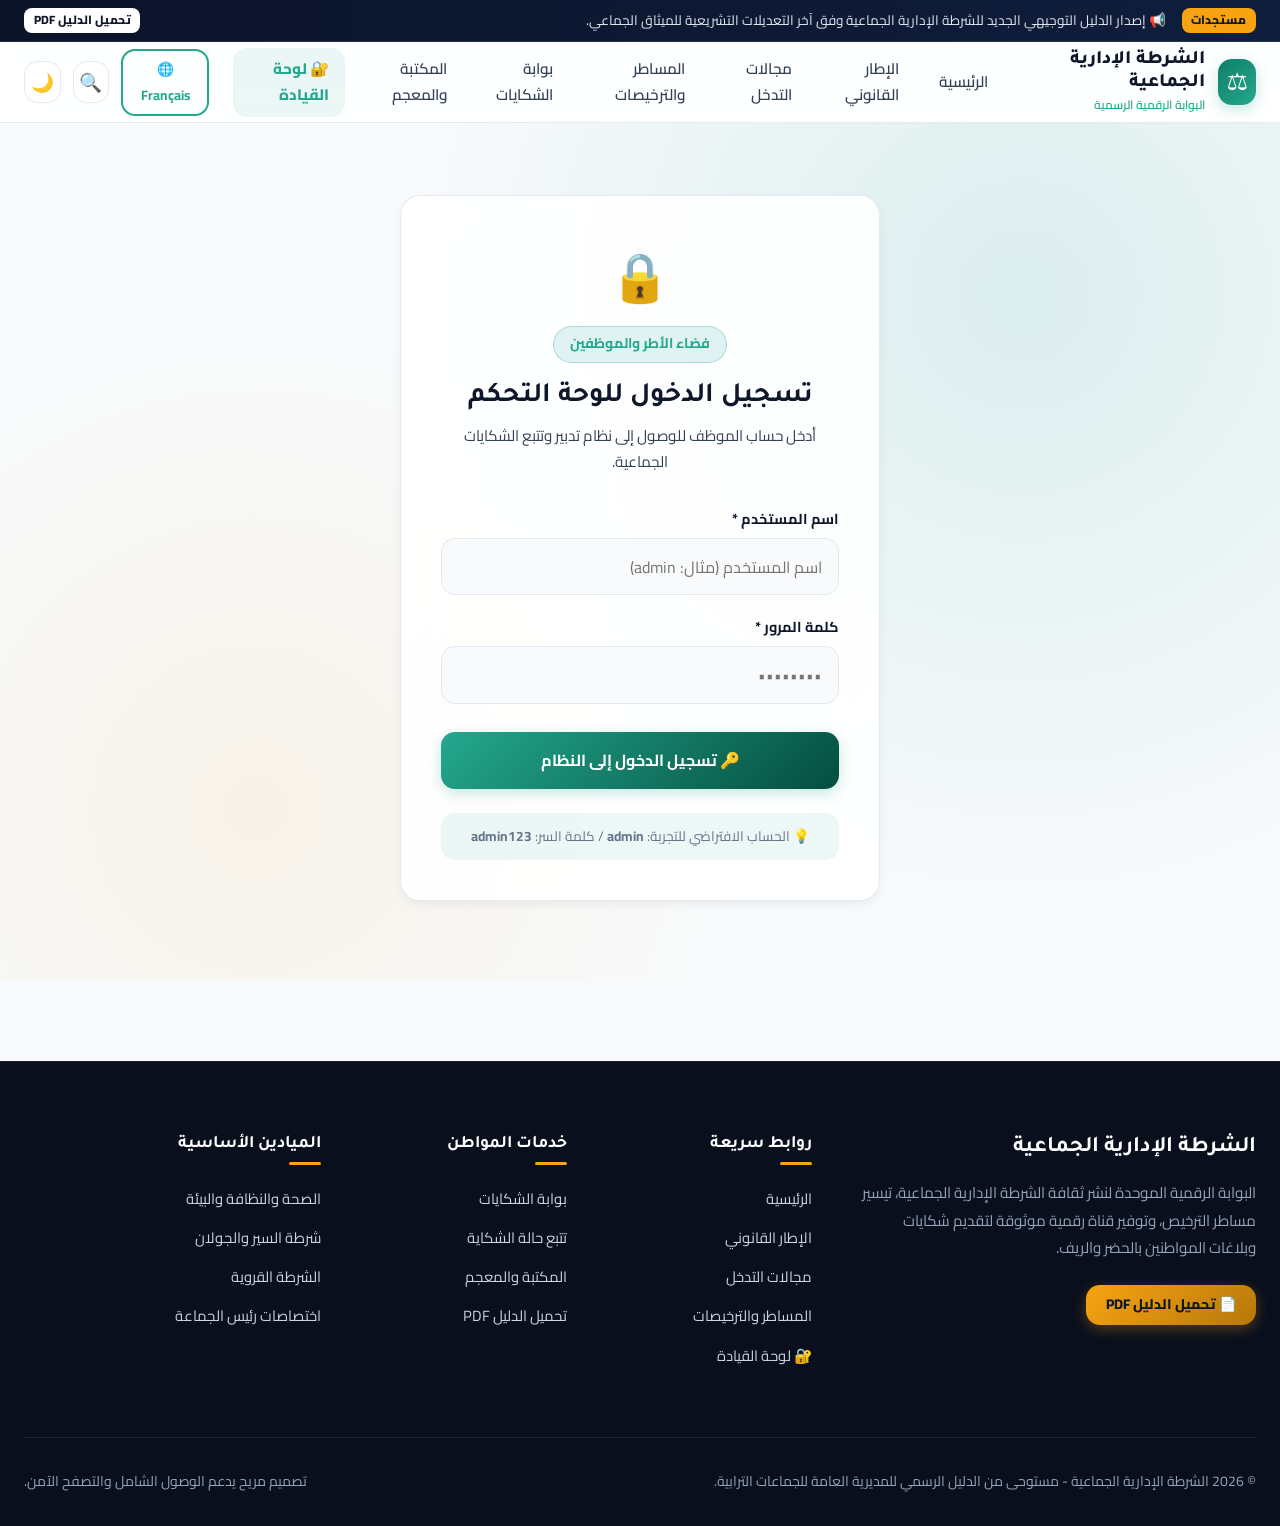
==== admin.html @ 9aef3a41 "backend completed and containers deployed" ====
<!DOCTYPE html>
<html lang="ar" dir="rtl">
<head>
  <meta charset="UTF-8">
  <meta name="viewport" content="width=device-width, initial-scale=1.0">
  <title>لوحة تتبع ومعالجة الشكايات | لوحة قيادة الشرطة الإدارية</title>
  <meta name="description" content="لوحة التحكم الخاصة بموظفي الشرطة الإدارية لمعاينة وتحديث حالة الشكايات والمخالفات المسجلة.">
  <link rel="stylesheet" href="css/design-system.css">
  <link rel="stylesheet" href="css/style.css">
  <link rel="stylesheet" href="css/pages.css">
</head>
<body>

  <!-- Shared Navigation Header -->
  <header id="main-header"></header>

  <!-- Login Section (Visible when not authenticated) -->
  <section id="admin-login-section" class="hero-section" style="min-height: 70vh; display: flex; align-items: center;">
    <div class="container">
      <div class="glass-panel fade-in" style="max-width: 480px; margin: 0 auto; padding: 2.5rem; text-align: center;">
        <div style="font-size: 3rem; margin-bottom: 0.5rem;">🔒</div>
        <span class="section-tag" style="margin-bottom: 1rem;">فضاء الأطر والموظفين</span>
        <h2 style="font-size: 1.75rem; margin-bottom: 0.5rem;">تسجيل الدخول للوحة التحكم</h2>
        <p style="color: var(--text-muted); font-size: 0.95rem; margin-bottom: 2rem;">أدخل حساب الموظف للوصول إلى نظام تدبير وتتبع الشكايات الجماعية.</p>

        <form id="admin-login-form">
          <div style="text-align: right; margin-bottom: 1.25rem;">
            <label style="display: block; font-weight: 700; margin-bottom: 0.4rem; font-size: 0.9rem;">اسم المستخدم *</label>
            <input type="text" id="admin-username" placeholder="اسم المستخدم (مثال: admin)" required style="width: 100%; padding: 0.8rem 1rem; border-radius: var(--radius-md); border: 1px solid var(--border-color); background: var(--bg-main); color: var(--text-main);">
          </div>

          <div style="text-align: right; margin-bottom: 1.75rem;">
            <label style="display: block; font-weight: 700; margin-bottom: 0.4rem; font-size: 0.9rem;">كلمة المرور *</label>
            <input type="password" id="admin-password" placeholder="••••••••" required style="width: 100%; padding: 0.8rem 1rem; border-radius: var(--radius-md); border: 1px solid var(--border-color); background: var(--bg-main); color: var(--text-main);">
          </div>

          <button type="submit" class="btn-primary" style="width: 100%; font-size: 1rem; padding: 0.85rem;">
            🔑 تسجيل الدخول إلى النظام
          </button>
        </form>

        <div style="margin-top: 1.5rem; font-size: 0.85rem; color: var(--text-light); background: rgba(13,148,136,0.08); padding: 0.75rem; border-radius: var(--radius-md);">
          💡 الحساب الافتراضي للتجربة: <strong>admin</strong> / كلمة السر: <strong>admin123</strong>
        </div>
      </div>
    </div>
  </section>

  <!-- Admin Dashboard Container (Visible when authenticated) -->
  <section id="admin-dashboard-section" style="display: none; padding: 3rem 0;">
    <div class="container">
      
      <!-- Top Action Header -->
      <div style="display: flex; flex-wrap: wrap; align-items: center; justify-content: space-between; gap: 1rem; margin-bottom: 2rem; border-bottom: 1px solid var(--border-color); padding-bottom: 1.5rem;">
        <div>
          <span class="section-tag">لوحة القيادة والمعالجة التفاعلية</span>
          <h1 style="font-size: 2rem; margin-top: 0.25rem;">تدبير ومعالجة الشكايات الجماعية</h1>
        </div>

        <div style="display: flex; gap: 0.75rem; align-items: center;">
          <span id="officer-badge" class="ticker-badge" style="background: rgba(13,148,136,0.15); color: var(--primary-light); font-size: 0.9rem; padding: 0.5rem 1rem;">👤 الموظف: admin</span>
          <button class="btn-outline" onclick="logoutAdmin()" style="font-size: 0.875rem;">🚪 تسجيل الخروج</button>
        </div>
      </div>

      <!-- Stats Overview Cards -->
      <div class="stats-grid" style="grid-template-columns: repeat(auto-fit, minmax(200px, 1fr)); gap: 1.25rem; margin-bottom: 2.5rem;">
        <div class="glass-panel" style="padding: 1.25rem; text-align: center;">
          <div style="font-size: 1.8rem; font-weight: 800; color: var(--text-main);" id="stat-total">0</div>
          <div style="font-size: 0.85rem; color: var(--text-muted); margin-top: 0.25rem;">إجمالي البلاغات</div>
        </div>
        <div class="glass-panel" style="padding: 1.25rem; text-align: center; border-top: 4px solid var(--info);">
          <div style="font-size: 1.8rem; font-weight: 800; color: var(--info);" id="stat-step1">0</div>
          <div style="font-size: 0.85rem; color: var(--text-muted); margin-top: 0.25rem;">📥 1. تم الاستلام</div>
        </div>
        <div class="glass-panel" style="padding: 1.25rem; text-align: center; border-top: 4px solid var(--warning);">
          <div style="font-size: 1.8rem; font-weight: 800; color: var(--warning);" id="stat-step2">0</div>
          <div style="font-size: 0.85rem; color: var(--text-muted); margin-top: 0.25rem;">🔍 2. قيد المعاينة (BMH)</div>
        </div>
        <div class="glass-panel" style="padding: 1.25rem; text-align: center; border-top: 4px solid var(--primary-light);">
          <div style="font-size: 1.8rem; font-weight: 800; color: var(--primary-light);" id="stat-step3">0</div>
          <div style="font-size: 0.85rem; color: var(--text-muted); margin-top: 0.25rem;">⚙️ 3. قيد التنفيذ</div>
        </div>
        <div class="glass-panel" style="padding: 1.25rem; text-align: center; border-top: 4px solid var(--success);">
          <div style="font-size: 1.8rem; font-weight: 800; color: var(--success);" id="stat-step4">0</div>
          <div style="font-size: 0.85rem; color: var(--text-muted); margin-top: 0.25rem;">✅ 4. تم المعالجة واختتامها</div>
        </div>
      </div>

      <!-- Filters & Search Toolbar -->
      <div class="glass-panel" style="padding: 1.5rem; margin-bottom: 2rem;">
        <div style="display: grid; grid-template-columns: repeat(auto-fit, minmax(220px, 1fr)); gap: 1rem; align-items: center;">
          <div>
            <label style="display: block; font-size: 0.85rem; font-weight: 700; margin-bottom: 0.35rem;">بحث بالرمز أو اسم المواطن:</label>
            <input type="text" id="admin-search-input" placeholder="مثال: POL-2026-78A1B..." oninput="filterAdminComplaints()" style="width: 100%; padding: 0.65rem 0.9rem; border-radius: var(--radius-md); border: 1px solid var(--border-color); background: var(--bg-main); color: var(--text-main); font-size: 0.9rem;">
          </div>

          <div>
            <label style="display: block; font-size: 0.85rem; font-weight: 700; margin-bottom: 0.35rem;">تصفية حسب مجال المخالفة:</label>
            <select id="admin-category-filter" onchange="filterAdminComplaints()" style="width: 100%; padding: 0.65rem 0.9rem; border-radius: var(--radius-md); border: 1px solid var(--border-color); background: var(--bg-main); color: var(--text-main); font-size: 0.9rem;">
              <option value="ALL">جميع المجالات</option>
              <option value="النظافة والبيئة">النظافة والبيئة</option>
              <option value="السير والجولان">السير والجولان</option>
              <option value="الكلاب الضالة والحيوانات">الكلاب الضالة والحيوانات</option>
              <option value="السكينة العامة والإزعاج">السكينة العامة والإزعاج</option>
              <option value="المؤسسات المرتبة والصحية">المؤسسات المرتبة والصحية</option>
            </select>
          </div>

          <div>
            <label style="display: block; font-size: 0.85rem; font-weight: 700; margin-bottom: 0.35rem;">تصفية حسب مرحلة المعالجة:</label>
            <select id="admin-step-filter" onchange="filterAdminComplaints()" style="width: 100%; padding: 0.65rem 0.9rem; border-radius: var(--radius-md); border: 1px solid var(--border-color); background: var(--bg-main); color: var(--text-main); font-size: 0.9rem;">
              <option value="ALL">جميع المراحل (1 - 4)</option>
              <option value="1">1. تم الاستلام</option>
              <option value="2">2. قيد المعاينة (BMH)</option>
              <option value="3">3. قيد الإجراء والتنفيذ</option>
              <option value="4">4. تم المعالجة والتسوية</option>
            </select>
          </div>
        </div>
      </div>

      <!-- Complaints Data Table Container -->
      <div class="glass-panel" style="padding: 1.5rem; overflow-x: auto;">
        <h3 style="font-size: 1.25rem; margin-bottom: 1.25rem; display: flex; align-items: center; justify-content: space-between;">
          <span>📋 قائمة الشكايات والمخالفات</span>
          <button class="btn-outline" onclick="loadAdminDashboardData()" style="font-size: 0.8rem; padding: 0.35rem 0.75rem;">🔄 تحديث المعطيات</button>
        </h3>

        <div id="admin-table-container">
          <p style="text-align: center; color: var(--text-light); padding: 2rem;">جاري تحميل المعطيات من النظام...</p>
        </div>
      </div>

    </div>
  </section>

  <!-- Shared Footer -->
  <footer id="main-footer"></footer>

  <script src="js/data.js"></script>
  <script src="js/main.js"></script>
  <script src="js/pages/admin.js"></script>
</body>
</html>
---- css/design-system.css ----
/* ==========================================================================
   DESIGN SYSTEM & THEME TOKENS - Administrative Police Web Portal
   ========================================================================== */

@import url('https://fonts.googleapis.com/css2?family=Cairo:wght@300;400;500;600;700;800;900&family=Tajawal:wght@400;500;700;800;900&family=Inter:wght@400;500;600;700;800&display=swap');

:root {
  /* Color Palette - Premium Emerald & Deep Navy Authority Theme */
  --primary-h: 168;
  --primary-s: 76%;
  --primary-l: 28%;
  --primary: hsl(var(--primary-h), var(--primary-s), var(--primary-l));
  --primary-light: hsl(var(--primary-h), 65%, 40%);
  --primary-dark: hsl(var(--primary-h), 90%, 16%);
  --primary-glow: hsla(var(--primary-h), 76%, 35%, 0.25);

  --accent-h: 38;
  --accent-s: 94%;
  --accent-l: 52%;
  --accent: hsl(var(--accent-h), var(--accent-s), var(--accent-l));
  --accent-light: hsl(var(--accent-h), 98%, 64%);
  --accent-dark: hsl(var(--accent-h), 88%, 38%);
  --accent-glow: hsla(var(--accent-h), 94%, 52%, 0.3);

  --navy-h: 222;
  --navy-s: 47%;
  --navy-l: 11%;
  --navy-bg: hsl(var(--navy-h), var(--navy-s), var(--navy-l));

  /* Neutral Tones - Light Mode */
  --bg-main: #f8fafc;
  --bg-surface: #ffffff;
  --bg-surface-elevated: #ffffff;
  --bg-glass: rgba(255, 255, 255, 0.85);
  --bg-glass-card: rgba(255, 255, 255, 0.9);
  --border-color: rgba(226, 232, 240, 0.85);
  --border-focus: var(--primary-light);

  --text-main: #0f172a;
  --text-muted: #334155;
  --text-light: #64748b;
  --text-on-primary: #ffffff;

  /* Status Colors */
  --success: #10b981;
  --warning: #f59e0b;
  --danger: #ef4444;
  --info: #0284c7;

  /* Shadows */
  --shadow-sm: 0 1px 3px rgba(0, 0, 0, 0.05), 0 1px 2px rgba(0, 0, 0, 0.03);
  --shadow-md: 0 4px 12px -2px rgba(15, 23, 42, 0.08);
  --shadow-lg: 0 12px 28px -6px rgba(15, 23, 42, 0.12);
  --shadow-xl: 0 24px 48px -12px rgba(15, 23, 42, 0.18);
  --shadow-glow: 0 0 25px var(--primary-glow);
  --shadow-accent-glow: 0 0 25px var(--accent-glow);

  /* Typography */
  --font-family: 'Cairo', 'Tajawal', 'Inter', system-ui, -apple-system, sans-serif;
  --font-heading: 'Tajawal', 'Cairo', 'Inter', sans-serif;

  /* Radii & Transitions */
  --radius-sm: 8px;
  --radius-md: 14px;
  --radius-lg: 20px;
  --radius-xl: 28px;
  --radius-full: 9999px;

  --transition-fast: 150ms cubic-bezier(0.4, 0, 0.2, 1);
  --transition-normal: 250ms cubic-bezier(0.4, 0, 0.2, 1);
  --transition-smooth: 350ms cubic-bezier(0.16, 1, 0.3, 1);

  --max-width: 1280px;
}

/* Dark Theme Overrides */
[data-theme="dark"] {
  --bg-main: #070d19;
  --bg-surface: #0f172a;
  --bg-surface-elevated: #1e293b;
  --bg-glass: rgba(15, 23, 42, 0.88);
  --bg-glass-card: rgba(30, 41, 59, 0.75);
  --border-color: rgba(51, 65, 85, 0.8);

  --text-main: #f8fafc;
  --text-muted: #cbd5e1;
  --text-light: #94a3b8;

  --shadow-sm: 0 1px 3px rgba(0, 0, 0, 0.3);
  --shadow-md: 0 4px 12px rgba(0, 0, 0, 0.4);
  --shadow-lg: 0 12px 28px rgba(0, 0, 0, 0.5);
  --shadow-xl: 0 24px 48px rgba(0, 0, 0, 0.6);
}

/* Reset & Base Elements */
*, *::before, *::after {
  box-sizing: border-box;
  margin: 0;
  padding: 0;
}

html {
  scroll-behavior: smooth;
  font-size: 16px;
}

html[lang="ar"] {
  direction: rtl;
}

html[lang="fr"] {
  direction: ltr;
  font-family: 'Inter', system-ui, -apple-system, sans-serif;
}

body {
  font-family: var(--font-family);
  background-color: var(--bg-main);
  color: var(--text-main);
  line-height: 1.7;
  overflow-x: hidden;
  -webkit-font-smoothing: antialiased;
  transition: background-color var(--transition-normal), color var(--transition-normal);
}

h1, h2, h3, h4, h5, h6 {
  font-family: var(--font-heading);
  font-weight: 700;
  line-height: 1.3;
  color: var(--text-main);
}

a {
  color: inherit;
  text-decoration: none;
  transition: color var(--transition-fast);
}

button, input, select, textarea {
  font-family: inherit;
  font-size: inherit;
  outline: none;
}

button {
  cursor: pointer;
  border: none;
  background: none;
}

ul, ol {
  list-style: none;
}

img {
  max-width: 100%;
  height: auto;
  display: block;
}

/* Layout Utilities */
.container {
  width: 100%;
  max-width: var(--max-width);
  margin-left: auto;
  margin-right: auto;
  padding-left: 1.5rem;
  padding-right: 1.5rem;
}

/* Section Header Utility */
.section-header {
  text-align: center;
  max-width: 760px;
  margin: 0 auto 3.5rem auto;
}

.section-tag {
  display: inline-flex;
  align-items: center;
  gap: 0.5rem;
  padding: 0.35rem 1rem;
  background: rgba(13, 148, 136, 0.12);
  border: 1px solid rgba(13, 148, 136, 0.25);
  color: var(--primary-light);
  border-radius: var(--radius-full);
  font-size: 0.875rem;
  font-weight: 700;
  margin-bottom: 1rem;
}

[data-theme="dark"] .section-tag {
  background: rgba(45, 212, 191, 0.15);
  color: #2dd4bf;
  border-color: rgba(45, 212, 191, 0.3);
}

.section-title {
  font-size: 2.25rem;
  font-weight: 800;
  margin-bottom: 1rem;
  letter-spacing: -0.02em;
}

.section-desc {
  font-size: 1.125rem;
  color: var(--text-muted);
}

/* Glassmorphism Utilities */
.glass-panel {
  background: var(--bg-glass-card);
  backdrop-filter: blur(16px);
  -webkit-backdrop-filter: blur(16px);
  border: 1px solid var(--border-color);
  border-radius: var(--radius-lg);
  box-shadow: var(--shadow-md);
}

/* LTR OVERRIDES FOR FRENCH MODE */
[dir="ltr"] {
  text-align: left;
}

[dir="ltr"] .footer-col h4::after {
  right: auto;
  left: 0;
}

[dir="ltr"] .footer-links a:hover {
  transform: translateX(4px);
}

[dir="ltr"] .hero-quick-search input {
  padding: 1rem 3rem 1rem 1.25rem;
}

[dir="ltr"] .hero-quick-search .search-icon {
  left: auto;
  right: 1.25rem;
}

[dir="ltr"] [style*="border-right"] {
  border-right: none !important;
  border-left: 4px solid var(--primary-light) !important;
}

[dir="ltr"] [style*="text-align:right"] {
  text-align: left !important;
}

/* Animations */
@keyframes fadeInUp {
  from {
    opacity: 0;
    transform: translateY(24px);
  }
  to {
    opacity: 1;
    transform: translateY(0);
  }
}

@keyframes floatSlow {
  0%, 100% { transform: translateY(0px); }
  50% { transform: translateY(-8px); }
}

.fade-in {
  animation: fadeInUp 0.6s var(--transition-smooth) forwards;
}

.animate-float {
  animation: floatSlow 4s infinite ease-in-out;
}
---- css/style.css ----
/* ==========================================================================
   GLOBAL STYLES & COMPONENTS - Header, Footer, Navbar, Search Modal, Buttons
   ========================================================================== */

/* Ticker Announcement Bar */
.ticker-bar {
  background: linear-gradient(90deg, #0b1329 0%, #0f1e3d 100%);
  color: #e2e8f0;
  font-size: 0.85rem;
  padding: 0.5rem 0;
  border-bottom: 1px solid rgba(255, 255, 255, 0.1);
  overflow: hidden;
}

.ticker-content {
  display: flex;
  align-items: center;
  justify-content: space-between;
  gap: 1rem;
}

.ticker-badge {
  background: var(--accent);
  color: #0f172a;
  font-weight: 800;
  padding: 0.15rem 0.6rem;
  border-radius: var(--radius-sm);
  font-size: 0.75rem;
  white-space: nowrap;
}

.ticker-text {
  flex: 1;
  white-space: nowrap;
  overflow: hidden;
  text-overflow: ellipsis;
}

/* Header & Navbar */
.site-header {
  position: sticky;
  top: 0;
  z-index: 100;
  background: var(--bg-glass);
  backdrop-filter: blur(20px);
  -webkit-backdrop-filter: blur(20px);
  border-bottom: 1px solid var(--border-color);
  transition: all var(--transition-normal);
}

.navbar {
  display: flex;
  align-items: center;
  justify-content: space-between;
  height: 80px;
  gap: 1.5rem;
}

.logo-brand {
  display: flex;
  align-items: center;
  gap: 0.85rem;
  font-weight: 800;
}

.logo-icon {
  width: 46px;
  height: 46px;
  background: linear-gradient(135deg, var(--primary) 0%, var(--primary-light) 100%);
  color: #ffffff;
  border-radius: var(--radius-md);
  display: flex;
  align-items: center;
  justify-content: center;
  font-size: 1.5rem;
  box-shadow: 0 4px 14px var(--primary-glow);
}

.logo-text h1 {
  font-size: 1.2rem;
  font-weight: 800;
  color: var(--text-main);
  line-height: 1.2;
}

.logo-text span {
  font-size: 0.75rem;
  color: var(--primary-light);
  font-weight: 600;
  display: block;
}

/* Nav Links */
.nav-menu {
  display: flex;
  align-items: center;
  gap: 0.5rem;
}

.nav-link {
  padding: 0.55rem 1rem;
  font-weight: 600;
  font-size: 0.95rem;
  color: var(--text-muted);
  border-radius: var(--radius-md);
  transition: all var(--transition-fast);
}

.nav-link:hover, .nav-link.active {
  color: var(--primary-light);
  background: rgba(13, 148, 136, 0.08);
}

[data-theme="dark"] .nav-link:hover, 
[data-theme="dark"] .nav-link.active {
  color: #2dd4bf;
  background: rgba(45, 212, 191, 0.12);
}

/* Nav Controls */
.nav-actions {
  display: flex;
  align-items: center;
  gap: 0.75rem;
}

.btn-icon {
  width: 42px;
  height: 42px;
  border-radius: var(--radius-md);
  background: var(--bg-surface);
  border: 1px solid var(--border-color);
  color: var(--text-muted);
  display: flex;
  align-items: center;
  justify-content: center;
  font-size: 1.15rem;
  transition: all var(--transition-fast);
}

.btn-icon:hover {
  color: var(--primary-light);
  border-color: var(--primary-light);
  transform: translateY(-2px);
  box-shadow: var(--shadow-sm);
}

/* Primary Button */
.btn-primary {
  display: inline-flex;
  align-items: center;
  justify-content: center;
  gap: 0.5rem;
  padding: 0.75rem 1.6rem;
  background: linear-gradient(135deg, var(--primary-light) 0%, var(--primary-dark) 100%);
  color: #ffffff;
  font-weight: 700;
  font-size: 0.95rem;
  border-radius: var(--radius-md);
  box-shadow: 0 4px 14px var(--primary-glow);
  transition: all var(--transition-fast);
}

.btn-primary:hover {
  transform: translateY(-2px);
  box-shadow: 0 6px 20px var(--primary-glow);
  color: #ffffff;
}

.btn-accent {
  display: inline-flex;
  align-items: center;
  justify-content: center;
  gap: 0.5rem;
  padding: 0.75rem 1.6rem;
  background: linear-gradient(135deg, var(--accent) 0%, var(--accent-dark) 100%);
  color: #0f172a;
  font-weight: 800;
  font-size: 0.95rem;
  border-radius: var(--radius-md);
  box-shadow: 0 4px 14px var(--accent-glow);
  transition: all var(--transition-fast);
}

.btn-accent:hover {
  transform: translateY(-2px);
  box-shadow: 0 6px 20px var(--accent-glow);
}

.btn-outline {
  display: inline-flex;
  align-items: center;
  justify-content: center;
  gap: 0.5rem;
  padding: 0.75rem 1.6rem;
  background: transparent;
  border: 2px solid var(--primary-light);
  color: var(--primary-light);
  font-weight: 700;
  font-size: 0.95rem;
  border-radius: var(--radius-md);
  transition: all var(--transition-fast);
}

.btn-outline:hover {
  background: var(--primary-light);
  color: #ffffff;
  transform: translateY(-2px);
}

/* Mobile Hamburger Toggle */
.mobile-toggle {
  display: none;
}

/* Footer Component */
.site-footer {
  background: #090f1d;
  color: #94a3b8;
  padding: 4.5rem 0 2rem 0;
  border-top: 1px solid rgba(255, 255, 255, 0.08);
  margin-top: 5rem;
}

.footer-grid {
  display: grid;
  grid-template-columns: 2fr 1fr 1fr 1.5fr;
  gap: 3rem;
  margin-bottom: 3.5rem;
}

.footer-brand h3 {
  color: #ffffff;
  font-size: 1.4rem;
  margin-bottom: 1rem;
}

.footer-brand p {
  line-height: 1.8;
  font-size: 0.95rem;
  margin-bottom: 1.5rem;
}

.footer-col h4 {
  color: #ffffff;
  font-size: 1.1rem;
  margin-bottom: 1.25rem;
  position: relative;
  padding-bottom: 0.5rem;
}

.footer-col h4::after {
  content: '';
  position: absolute;
  bottom: 0;
  right: 0;
  width: 32px;
  height: 3px;
  background: var(--accent);
  border-radius: 2px;
}

.footer-links li {
  margin-bottom: 0.75rem;
}

.footer-links a {
  color: #cbd5e1;
  font-size: 0.925rem;
  transition: all var(--transition-fast);
  display: inline-flex;
  align-items: center;
  gap: 0.4rem;
}

.footer-links a:hover {
  color: var(--accent);
  transform: translateX(-4px);
}

.footer-bottom {
  padding-top: 2rem;
  border-top: 1px solid rgba(255, 255, 255, 0.08);
  display: flex;
  align-items: center;
  justify-content: space-between;
  font-size: 0.875rem;
}

/* Modal Search Overlay */
.search-modal {
  position: fixed;
  top: 0;
  left: 0;
  width: 100vw;
  height: 100vh;
  background: rgba(15, 23, 42, 0.75);
  backdrop-filter: blur(12px);
  z-index: 1000;
  display: flex;
  align-items: flex-start;
  justify-content: center;
  padding-top: 10vh;
  opacity: 0;
  visibility: hidden;
  transition: all var(--transition-fast);
}

.search-modal.active {
  opacity: 1;
  visibility: visible;
}

.search-box-card {
  width: 100%;
  max-width: 680px;
  background: var(--bg-surface-elevated);
  border-radius: var(--radius-xl);
  border: 1px solid var(--border-color);
  box-shadow: var(--shadow-xl);
  overflow: hidden;
  margin: 0 1rem;
}

.search-input-wrapper {
  display: flex;
  align-items: center;
  padding: 1.25rem 1.5rem;
  border-bottom: 1px solid var(--border-color);
  gap: 1rem;
}

.search-input-wrapper input {
  flex: 1;
  border: none;
  background: transparent;
  font-size: 1.2rem;
  color: var(--text-main);
  font-family: inherit;
}

.search-results-list {
  max-height: 400px;
  overflow-y: auto;
  padding: 1rem;
}

/* Responsive Rules */
@media (max-width: 992px) {
  .nav-menu {
    display: none;
  }
  .mobile-toggle {
    display: flex;
  }
  .footer-grid {
    grid-template-columns: 1fr 1fr;
  }
}

@media (max-width: 640px) {
  .footer-grid {
    grid-template-columns: 1fr;
  }
  .footer-bottom {
    flex-direction: column;
    gap: 1rem;
    text-align: center;
  }
}
---- css/pages.css ----
/* ==========================================================================
   HOMEPAGE & PAGE SPECIFIC STYLES - Hero, Stats, Cards Grid, Call-To-Actions
   ========================================================================== */

/* Hero Section */
.hero-section {
  position: relative;
  padding: 4.5rem 0 5rem 0;
  overflow: hidden;
  background: radial-gradient(circle at 80% 20%, rgba(13, 148, 136, 0.12) 0%, transparent 50%),
              radial-gradient(circle at 20% 80%, rgba(245, 158, 11, 0.08) 0%, transparent 40%);
}

.hero-grid {
  display: grid;
  grid-template-columns: 1.15fr 0.85fr;
  gap: 3.5rem;
  align-items: center;
}

.hero-badge {
  display: inline-flex;
  align-items: center;
  gap: 0.6rem;
  padding: 0.4rem 1.25rem;
  background: rgba(13, 148, 136, 0.1);
  border: 1px solid rgba(13, 148, 136, 0.25);
  color: var(--primary-light);
  font-weight: 700;
  font-size: 0.9rem;
  border-radius: var(--radius-full);
  margin-bottom: 1.5rem;
}

[data-theme="dark"] .hero-badge {
  background: rgba(45, 212, 191, 0.15);
  color: #2dd4bf;
  border-color: rgba(45, 212, 191, 0.3);
}

.hero-title {
  font-size: 3.1rem;
  font-weight: 900;
  line-height: 1.2;
  margin-bottom: 1.25rem;
  letter-spacing: -0.02em;
}

.hero-title span {
  background: linear-gradient(135deg, var(--primary-light) 0%, var(--primary-dark) 100%);
  -webkit-background-clip: text;
  -webkit-text-fill-color: transparent;
}

[data-theme="dark"] .hero-title span {
  background: linear-gradient(135deg, #2dd4bf 0%, #0d9488 100%);
  -webkit-background-clip: text;
  -webkit-text-fill-color: transparent;
}

.hero-description {
  font-size: 1.2rem;
  color: var(--text-muted);
  line-height: 1.8;
  margin-bottom: 2.25rem;
}

.hero-ctas {
  display: flex;
  align-items: center;
  gap: 1rem;
  flex-wrap: wrap;
}

/* Hero Interactive Card Graphic */
.hero-graphic-card {
  background: var(--bg-surface-elevated);
  border: 1px solid var(--border-color);
  border-radius: var(--radius-xl);
  padding: 2rem;
  box-shadow: var(--shadow-xl);
  position: relative;
}

.hero-card-header {
  display: flex;
  align-items: center;
  justify-content: space-between;
  padding-bottom: 1.25rem;
  margin-bottom: 1.5rem;
  border-bottom: 1px solid var(--border-color);
}

.hero-card-header h4 {
  font-size: 1.15rem;
  display: flex;
  align-items: center;
  gap: 0.6rem;
}

.hero-quick-search {
  position: relative;
  margin-bottom: 1.5rem;
}

.hero-quick-search input {
  width: 100%;
  padding: 1rem 1.25rem 1rem 3rem;
  background: var(--bg-main);
  border: 1px solid var(--border-color);
  border-radius: var(--radius-md);
  color: var(--text-main);
  font-size: 1rem;
  transition: all var(--transition-fast);
}

.hero-quick-search input:focus {
  border-color: var(--primary-light);
  box-shadow: 0 0 0 4px var(--primary-glow);
}

.hero-quick-search .search-icon {
  position: absolute;
  left: 1.25rem;
  top: 50%;
  transform: translateY(-50%);
  color: var(--text-light);
  font-size: 1.2rem;
}

.hero-pills {
  display: flex;
  gap: 0.5rem;
  flex-wrap: wrap;
}

.hero-pill {
  padding: 0.35rem 0.85rem;
  background: var(--bg-main);
  border: 1px solid var(--border-color);
  border-radius: var(--radius-full);
  font-size: 0.825rem;
  font-weight: 600;
  color: var(--text-muted);
  cursor: pointer;
  transition: all var(--transition-fast);
}

.hero-pill:hover {
  background: var(--primary-light);
  color: #ffffff;
  border-color: var(--primary-light);
}

/* Quick Stats Bar */
.stats-section {
  padding: 2.5rem 0;
  margin-top: -2.5rem;
  position: relative;
  z-index: 10;
}

.stats-grid {
  display: grid;
  grid-template-columns: repeat(4, 1fr);
  gap: 1.5rem;
  background: var(--bg-surface-elevated);
  border: 1px solid var(--border-color);
  border-radius: var(--radius-xl);
  padding: 2rem;
  box-shadow: var(--shadow-lg);
}

.stat-item {
  text-align: center;
  position: relative;
}

.stat-item:not(:last-child)::after {
  content: '';
  position: absolute;
  left: 0;
  top: 15%;
  height: 70%;
  width: 1px;
  background: var(--border-color);
}

.stat-number {
  font-size: 2.5rem;
  font-weight: 900;
  color: var(--primary-light);
  font-family: var(--font-heading);
  line-height: 1.1;
  margin-bottom: 0.35rem;
}

[data-theme="dark"] .stat-number {
  color: #2dd4bf;
}

.stat-label {
  font-size: 0.95rem;
  font-weight: 700;
  color: var(--text-muted);
}

/* Domains Cards Grid */
.domains-section {
  padding: 5rem 0;
}

.domains-grid {
  display: grid;
  grid-template-columns: repeat(3, 1fr);
  gap: 2rem;
}

.domain-card {
  background: var(--bg-surface-elevated);
  border: 1px solid var(--border-color);
  border-radius: var(--radius-xl);
  padding: 2.25rem 2rem;
  box-shadow: var(--shadow-md);
  transition: all var(--transition-smooth);
  display: flex;
  flex-direction: column;
  height: 100%;
}

.domain-card:hover {
  transform: translateY(-8px);
  box-shadow: var(--shadow-xl);
  border-color: var(--primary-light);
}

.domain-icon-box {
  width: 60px;
  height: 60px;
  border-radius: var(--radius-lg);
  background: rgba(13, 148, 136, 0.1);
  color: var(--primary-light);
  display: flex;
  align-items: center;
  justify-content: center;
  font-size: 1.8rem;
  margin-bottom: 1.5rem;
}

[data-theme="dark"] .domain-icon-box {
  background: rgba(45, 212, 191, 0.15);
  color: #2dd4bf;
}

.domain-title {
  font-size: 1.4rem;
  font-weight: 800;
  margin-bottom: 0.85rem;
}

.domain-desc {
  font-size: 0.975rem;
  color: var(--text-muted);
  line-height: 1.7;
  margin-bottom: 1.5rem;
  flex: 1;
}

.domain-tags {
  display: flex;
  gap: 0.5rem;
  flex-wrap: wrap;
  margin-bottom: 1.5rem;
}

.domain-tag {
  font-size: 0.775rem;
  font-weight: 700;
  padding: 0.25rem 0.75rem;
  background: var(--bg-main);
  border-radius: var(--radius-full);
  color: var(--text-light);
}

.domain-link {
  font-weight: 700;
  color: var(--primary-light);
  display: inline-flex;
  align-items: center;
  gap: 0.5rem;
  font-size: 0.95rem;
  transition: gap var(--transition-fast);
}

.domain-card:hover .domain-link {
  gap: 0.85rem;
}

/* Legal Highlights Section */
.legal-highlight-section {
  padding: 5rem 0;
  background: var(--bg-surface);
  border-top: 1px solid var(--border-color);
  border-bottom: 1px solid var(--border-color);
}

.legal-grid {
  display: grid;
  grid-template-columns: 1fr 1fr;
  gap: 3rem;
  align-items: center;
}

.legal-feature-list {
  display: flex;
  flex-direction: column;
  gap: 1.25rem;
}

.legal-feature-item {
  display: flex;
  gap: 1.25rem;
  padding: 1.25rem;
  background: var(--bg-main);
  border: 1px solid var(--border-color);
  border-radius: var(--radius-lg);
  transition: all var(--transition-fast);
}

.legal-feature-item:hover {
  border-color: var(--primary-light);
  transform: translateX(-4px);
}

.legal-feature-icon {
  width: 44px;
  height: 44px;
  border-radius: var(--radius-md);
  background: var(--primary-light);
  color: #ffffff;
  display: flex;
  align-items: center;
  justify-content: center;
  font-weight: 800;
  font-size: 1.2rem;
  flex-shrink: 0;
}

.legal-feature-content h4 {
  font-size: 1.15rem;
  margin-bottom: 0.35rem;
}

.legal-feature-content p {
  font-size: 0.925rem;
  color: var(--text-muted);
}

/* Download PDF Banner */
.pdf-banner-section {
  padding: 4rem 0;
}

.pdf-banner-card {
  background: linear-gradient(135deg, #0b1329 0%, #152243 100%);
  color: #ffffff;
  border-radius: var(--radius-xl);
  padding: 3.5rem 3rem;
  display: grid;
  grid-template-columns: 1.4fr 0.6fr;
  gap: 2.5rem;
  align-items: center;
  box-shadow: var(--shadow-xl);
  position: relative;
  overflow: hidden;
}

.pdf-banner-card::after {
  content: 'PDF';
  position: absolute;
  left: -20px;
  bottom: -30px;
  font-size: 10rem;
  font-weight: 900;
  color: rgba(255, 255, 255, 0.03);
  pointer-events: none;
}

.pdf-banner-content h3 {
  color: #ffffff;
  font-size: 2rem;
  font-weight: 900;
  margin-bottom: 1rem;
}

.pdf-banner-content p {
  color: #cbd5e1;
  font-size: 1.1rem;
  line-height: 1.8;
  margin-bottom: 2rem;
}

.pdf-banner-action {
  text-align: center;
}

/* Responsive Rules for Pages */
@media (max-width: 992px) {
  .hero-grid, .domains-grid, .legal-grid, .pdf-banner-card {
    grid-template-columns: 1fr;
  }
  .stats-grid {
    grid-template-columns: repeat(2, 1fr);
  }
  .stat-item:nth-child(2)::after {
    display: none;
  }
  .hero-title {
    font-size: 2.4rem;
  }
}

@media (max-width: 640px) {
  .stats-grid {
    grid-template-columns: 1fr;
  }
  .stat-item::after {
    display: none !important;
  }
}
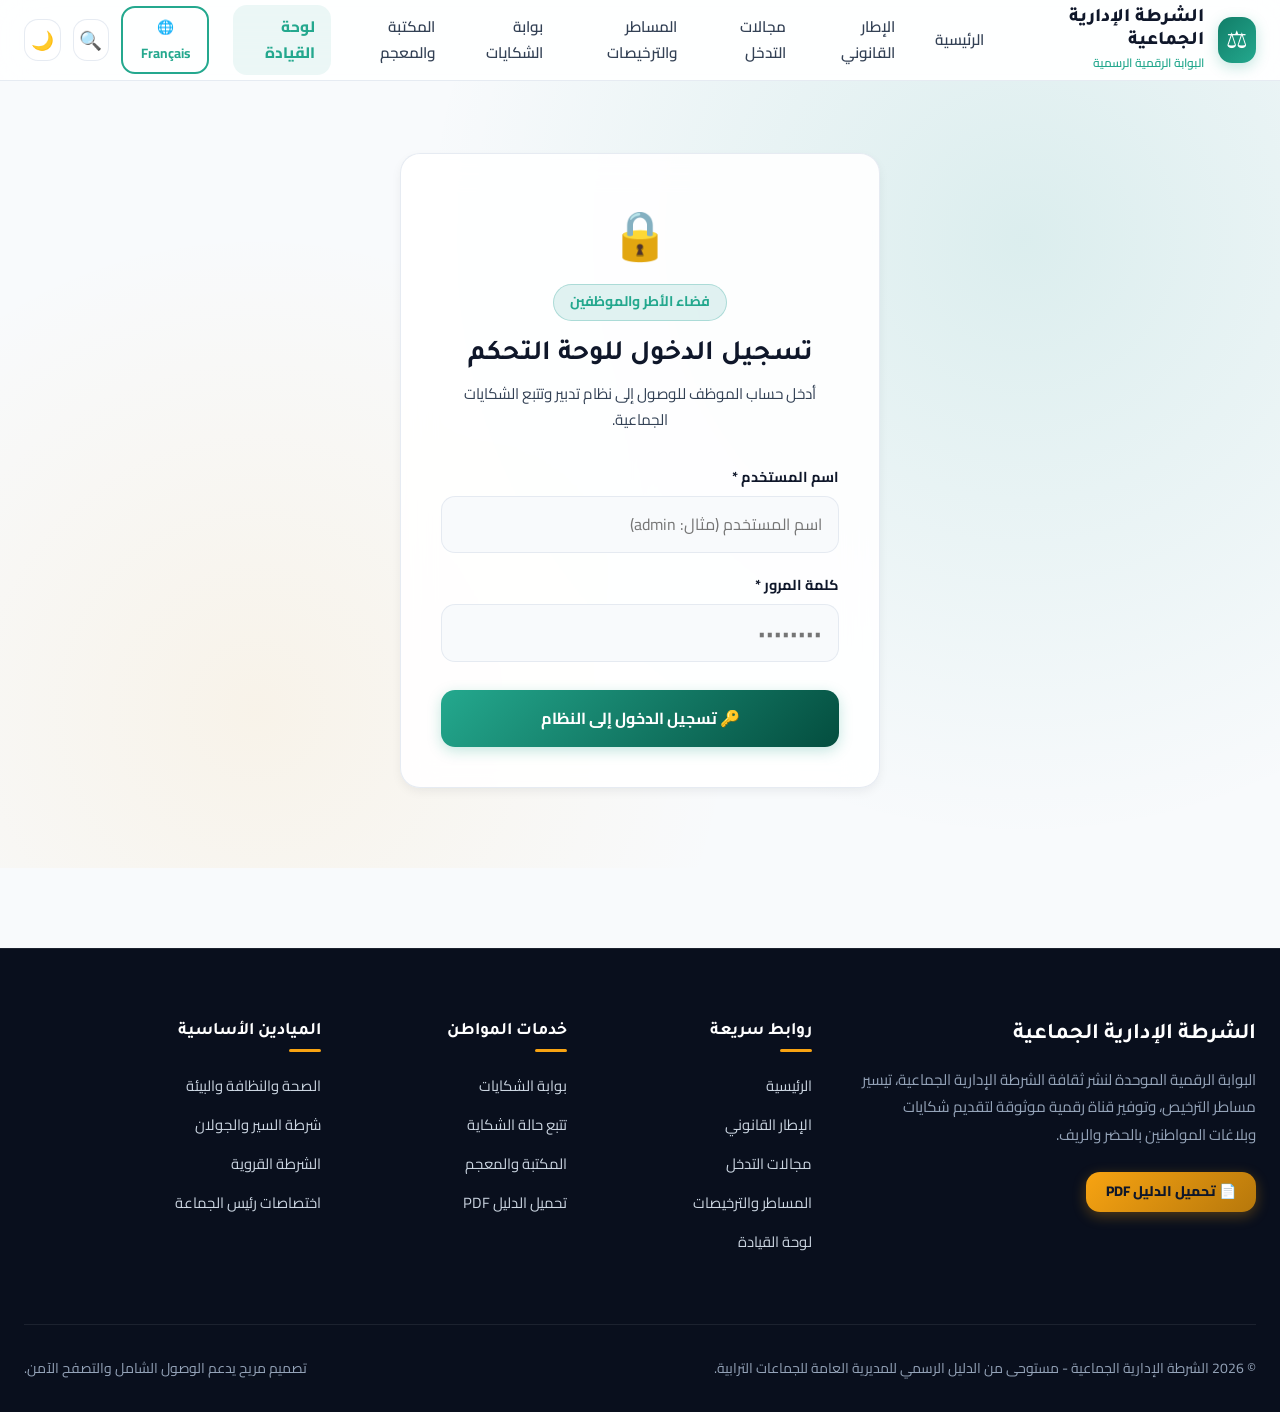
==== commit 0d381186: "feat(i18n): full French localization for admin portal, bilingual fixes across all pages, and project" ====
--- a/admin.html
+++ b/admin.html
@@ -19,28 +19,26 @@
     <div class="container">
       <div class="glass-panel fade-in" style="max-width: 480px; margin: 0 auto; padding: 2.5rem; text-align: center;">
         <div style="font-size: 3rem; margin-bottom: 0.5rem;">🔒</div>
-        <span class="section-tag" style="margin-bottom: 1rem;">فضاء الأطر والموظفين</span>
-        <h2 style="font-size: 1.75rem; margin-bottom: 0.5rem;">تسجيل الدخول للوحة التحكم</h2>
-        <p style="color: var(--text-muted); font-size: 0.95rem; margin-bottom: 2rem;">أدخل حساب الموظف للوصول إلى نظام تدبير وتتبع الشكايات الجماعية.</p>
+        <span id="admin-login-tag" class="section-tag" style="margin-bottom: 1rem;">فضاء الأطر والموظفين</span>
+        <h2 id="admin-login-title" style="font-size: 1.75rem; margin-bottom: 0.5rem;">تسجيل الدخول للوحة التحكم</h2>
+        <p id="admin-login-desc" style="color: var(--text-muted); font-size: 0.95rem; margin-bottom: 2rem;">أدخل حساب الموظف للوصول إلى نظام تدبير وتتبع الشكايات الجماعية.</p>
 
         <form id="admin-login-form">
-          <div style="text-align: right; margin-bottom: 1.25rem;">
-            <label style="display: block; font-weight: 700; margin-bottom: 0.4rem; font-size: 0.9rem;">اسم المستخدم *</label>
+          <div style="text-align: start; margin-bottom: 1.25rem;">
+            <label id="admin-user-label" style="display: block; font-weight: 700; margin-bottom: 0.4rem; font-size: 0.9rem;">اسم المستخدم *</label>
             <input type="text" id="admin-username" placeholder="اسم المستخدم (مثال: admin)" required style="width: 100%; padding: 0.8rem 1rem; border-radius: var(--radius-md); border: 1px solid var(--border-color); background: var(--bg-main); color: var(--text-main);">
           </div>
 
-          <div style="text-align: right; margin-bottom: 1.75rem;">
-            <label style="display: block; font-weight: 700; margin-bottom: 0.4rem; font-size: 0.9rem;">كلمة المرور *</label>
+          <div style="text-align: start; margin-bottom: 1.75rem;">
+            <label id="admin-pass-label" style="display: block; font-weight: 700; margin-bottom: 0.4rem; font-size: 0.9rem;">كلمة المرور *</label>
             <input type="password" id="admin-password" placeholder="••••••••" required style="width: 100%; padding: 0.8rem 1rem; border-radius: var(--radius-md); border: 1px solid var(--border-color); background: var(--bg-main); color: var(--text-main);">
           </div>
 
-          <button type="submit" class="btn-primary" style="width: 100%; font-size: 1rem; padding: 0.85rem;">
+          <button id="admin-login-btn" type="submit" class="btn-primary" style="width: 100%; font-size: 1rem; padding: 0.85rem;">
             🔑 تسجيل الدخول إلى النظام
           </button>
         </form>
 
-        <div style="margin-top: 1.5rem; font-size: 0.85rem; color: var(--text-light); background: rgba(13,148,136,0.08); padding: 0.75rem; border-radius: var(--radius-md);">
-          💡 الحساب الافتراضي للتجربة: <strong>admin</strong> / كلمة السر: <strong>admin123</strong>
         </div>
       </div>
     </div>
@@ -53,13 +51,13 @@
       <!-- Top Action Header -->
       <div style="display: flex; flex-wrap: wrap; align-items: center; justify-content: space-between; gap: 1rem; margin-bottom: 2rem; border-bottom: 1px solid var(--border-color); padding-bottom: 1.5rem;">
         <div>
-          <span class="section-tag">لوحة القيادة والمعالجة التفاعلية</span>
-          <h1 style="font-size: 2rem; margin-top: 0.25rem;">تدبير ومعالجة الشكايات الجماعية</h1>
+          <span id="admin-dash-tag" class="section-tag">لوحة القيادة والمعالجة التفاعلية</span>
+          <h1 id="admin-dash-title" style="font-size: 2rem; margin-top: 0.25rem;">تدبير ومعالجة الشكايات الجماعية</h1>
         </div>
 
         <div style="display: flex; gap: 0.75rem; align-items: center;">
           <span id="officer-badge" class="ticker-badge" style="background: rgba(13,148,136,0.15); color: var(--primary-light); font-size: 0.9rem; padding: 0.5rem 1rem;">👤 الموظف: admin</span>
-          <button class="btn-outline" onclick="logoutAdmin()" style="font-size: 0.875rem;">🚪 تسجيل الخروج</button>
+          <button id="admin-logout-btn" class="btn-outline" onclick="logoutAdmin()" style="font-size: 0.875rem;">🚪 تسجيل الخروج</button>
         </div>
       </div>
 
@@ -67,23 +65,23 @@
       <div class="stats-grid" style="grid-template-columns: repeat(auto-fit, minmax(200px, 1fr)); gap: 1.25rem; margin-bottom: 2.5rem;">
         <div class="glass-panel" style="padding: 1.25rem; text-align: center;">
           <div style="font-size: 1.8rem; font-weight: 800; color: var(--text-main);" id="stat-total">0</div>
-          <div style="font-size: 0.85rem; color: var(--text-muted); margin-top: 0.25rem;">إجمالي البلاغات</div>
+          <div id="stat-total-label" style="font-size: 0.85rem; color: var(--text-muted); margin-top: 0.25rem;">إجمالي البلاغات</div>
         </div>
         <div class="glass-panel" style="padding: 1.25rem; text-align: center; border-top: 4px solid var(--info);">
           <div style="font-size: 1.8rem; font-weight: 800; color: var(--info);" id="stat-step1">0</div>
-          <div style="font-size: 0.85rem; color: var(--text-muted); margin-top: 0.25rem;">📥 1. تم الاستلام</div>
+          <div id="stat-step1-label" style="font-size: 0.85rem; color: var(--text-muted); margin-top: 0.25rem;">📥 1. تم الاستلام</div>
         </div>
         <div class="glass-panel" style="padding: 1.25rem; text-align: center; border-top: 4px solid var(--warning);">
           <div style="font-size: 1.8rem; font-weight: 800; color: var(--warning);" id="stat-step2">0</div>
-          <div style="font-size: 0.85rem; color: var(--text-muted); margin-top: 0.25rem;">🔍 2. قيد المعاينة (BMH)</div>
+          <div id="stat-step2-label" style="font-size: 0.85rem; color: var(--text-muted); margin-top: 0.25rem;">🔍 2. قيد المعاينة (BMH)</div>
         </div>
         <div class="glass-panel" style="padding: 1.25rem; text-align: center; border-top: 4px solid var(--primary-light);">
           <div style="font-size: 1.8rem; font-weight: 800; color: var(--primary-light);" id="stat-step3">0</div>
-          <div style="font-size: 0.85rem; color: var(--text-muted); margin-top: 0.25rem;">⚙️ 3. قيد التنفيذ</div>
+          <div id="stat-step3-label" style="font-size: 0.85rem; color: var(--text-muted); margin-top: 0.25rem;">⚙️ 3. قيد التنفيذ</div>
         </div>
         <div class="glass-panel" style="padding: 1.25rem; text-align: center; border-top: 4px solid var(--success);">
           <div style="font-size: 1.8rem; font-weight: 800; color: var(--success);" id="stat-step4">0</div>
-          <div style="font-size: 0.85rem; color: var(--text-muted); margin-top: 0.25rem;">✅ 4. تم المعالجة واختتامها</div>
+          <div id="stat-step4-label" style="font-size: 0.85rem; color: var(--text-muted); margin-top: 0.25rem;">✅ 4. تم المعالجة واختتامها</div>
         </div>
       </div>
 
@@ -91,24 +89,24 @@
       <div class="glass-panel" style="padding: 1.5rem; margin-bottom: 2rem;">
         <div style="display: grid; grid-template-columns: repeat(auto-fit, minmax(220px, 1fr)); gap: 1rem; align-items: center;">
           <div>
-            <label style="display: block; font-size: 0.85rem; font-weight: 700; margin-bottom: 0.35rem;">بحث بالرمز أو اسم المواطن:</label>
+            <label id="admin-search-label" style="display: block; font-size: 0.85rem; font-weight: 700; margin-bottom: 0.35rem;">بحث بالرمز أو اسم المواطن:</label>
             <input type="text" id="admin-search-input" placeholder="مثال: POL-2026-78A1B..." oninput="filterAdminComplaints()" style="width: 100%; padding: 0.65rem 0.9rem; border-radius: var(--radius-md); border: 1px solid var(--border-color); background: var(--bg-main); color: var(--text-main); font-size: 0.9rem;">
           </div>
 
           <div>
-            <label style="display: block; font-size: 0.85rem; font-weight: 700; margin-bottom: 0.35rem;">تصفية حسب مجال المخالفة:</label>
+            <label id="admin-cat-label" style="display: block; font-size: 0.85rem; font-weight: 700; margin-bottom: 0.35rem;">تصفية حسب مجال المخالفة:</label>
             <select id="admin-category-filter" onchange="filterAdminComplaints()" style="width: 100%; padding: 0.65rem 0.9rem; border-radius: var(--radius-md); border: 1px solid var(--border-color); background: var(--bg-main); color: var(--text-main); font-size: 0.9rem;">
               <option value="ALL">جميع المجالات</option>
-              <option value="النظافة والبيئة">النظافة والبيئة</option>
-              <option value="السير والجولان">السير والجولان</option>
-              <option value="الكلاب الضالة والحيوانات">الكلاب الضالة والحيوانات</option>
-              <option value="السكينة العامة والإزعاج">السكينة العامة والإزعاج</option>
-              <option value="المؤسسات المرتبة والصحية">المؤسسات المرتبة والصحية</option>
+              <option value="health">النظافة والبيئة</option>
+              <option value="traffic">السير والجولان</option>
+              <option value="animals">الكلاب الضالة والحيوانات</option>
+              <option value="tranquility">السكينة العامة والإزعاج</option>
+              <option value="est">المؤسسات المرتبة والصحية</option>
             </select>
           </div>
 
           <div>
-            <label style="display: block; font-size: 0.85rem; font-weight: 700; margin-bottom: 0.35rem;">تصفية حسب مرحلة المعالجة:</label>
+            <label id="admin-step-label" style="display: block; font-size: 0.85rem; font-weight: 700; margin-bottom: 0.35rem;">تصفية حسب مرحلة المعالجة:</label>
             <select id="admin-step-filter" onchange="filterAdminComplaints()" style="width: 100%; padding: 0.65rem 0.9rem; border-radius: var(--radius-md); border: 1px solid var(--border-color); background: var(--bg-main); color: var(--text-main); font-size: 0.9rem;">
               <option value="ALL">جميع المراحل (1 - 4)</option>
               <option value="1">1. تم الاستلام</option>
@@ -123,12 +121,12 @@
       <!-- Complaints Data Table Container -->
       <div class="glass-panel" style="padding: 1.5rem; overflow-x: auto;">
         <h3 style="font-size: 1.25rem; margin-bottom: 1.25rem; display: flex; align-items: center; justify-content: space-between;">
-          <span>📋 قائمة الشكايات والمخالفات</span>
-          <button class="btn-outline" onclick="loadAdminDashboardData()" style="font-size: 0.8rem; padding: 0.35rem 0.75rem;">🔄 تحديث المعطيات</button>
+          <span id="admin-table-title">📋 قائمة الشكايات والمخالفات</span>
+          <button id="admin-refresh-btn" class="btn-outline" onclick="loadAdminDashboardData()" style="font-size: 0.8rem; padding: 0.35rem 0.75rem;">🔄 تحديث المعطيات</button>
         </h3>
 
         <div id="admin-table-container">
-          <p style="text-align: center; color: var(--text-light); padding: 2rem;">جاري تحميل المعطيات من النظام...</p>
+          <p id="admin-loading-text" style="text-align: center; color: var(--text-light); padding: 2rem;">جاري تحميل المعطيات من النظام...</p>
         </div>
       </div>
 
